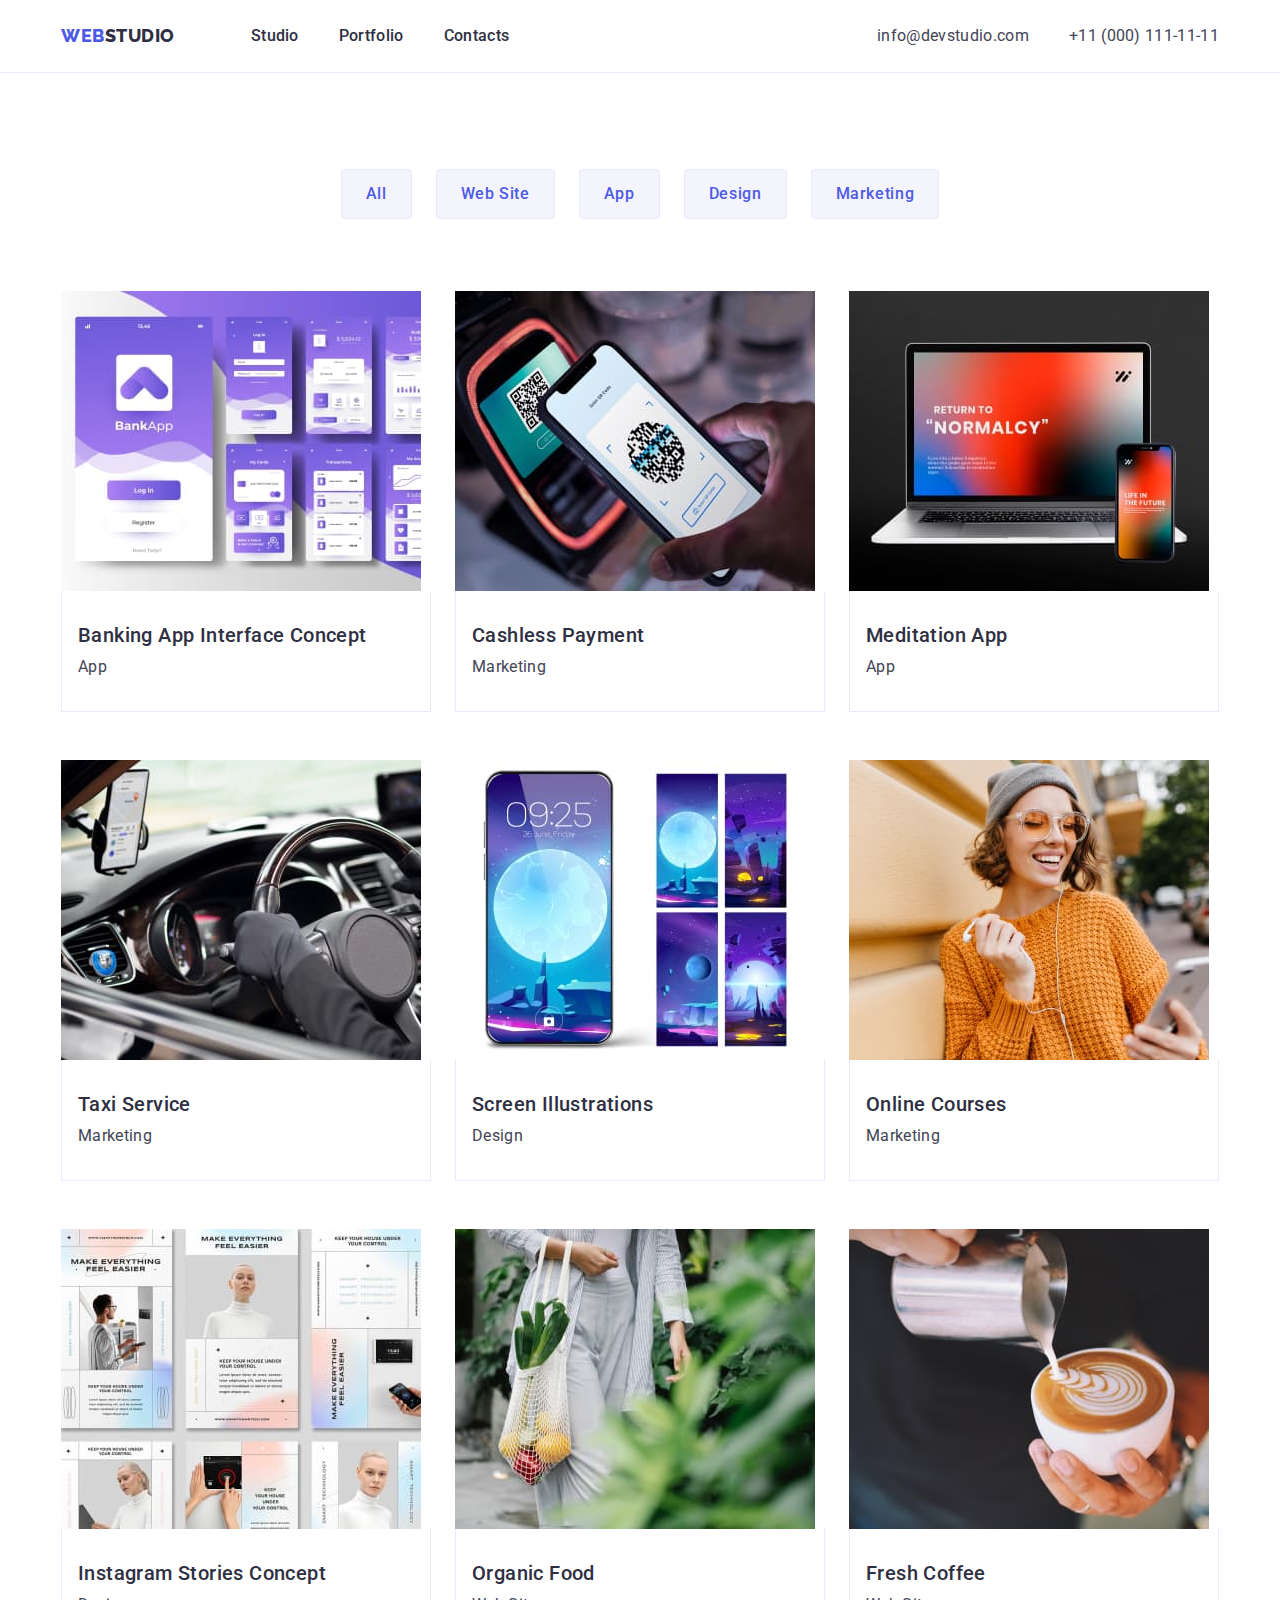
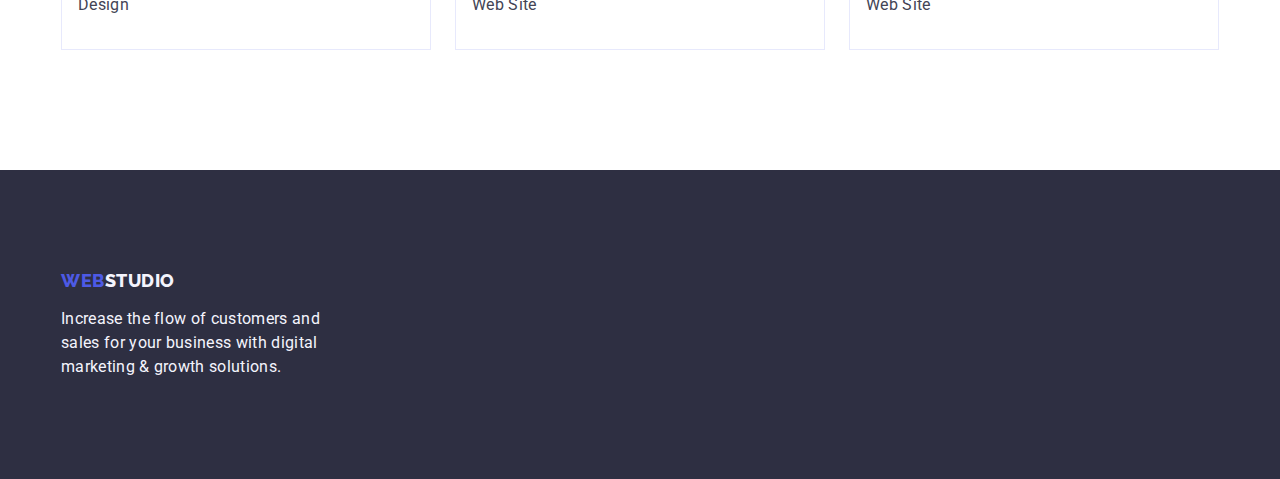
==== portfolio.html @ 4c1c3b74 "Initial commit" ====
<!DOCTYPE html>
<html lang="en">
  <head>
    <meta charset="UTF-8" />
    <meta http-equiv="X-UA-Compatible" content="IE=edge" />
    <meta name="viewport" content="width=device-width, initial-scale=1.0" />
    <link rel="preconnect" href="https://fonts.googleapis.com" />
    <link rel="preconnect" href="https://fonts.gstatic.com" crossorigin />
    <link
      href="https://fonts.googleapis.com/css2?family=Raleway:ital,wght@0,800;1,800&family=Roboto:ital,wght@0,400;0,500;0,700;0,900;1,400;1,500;1,700;1,900&display=swap"
      rel="stylesheet"
    />
    <link
      rel="stylesheet"
      href="https://cdnjs.cloudflare.com/ajax/libs/modern-normalize/1.1.0/modern-normalize.min.css"
      integrity="sha512-wpPYUAdjBVSE4KJnH1VR1HeZfpl1ub8YT/NKx4PuQ5NmX2tKuGu6U/JRp5y+Y8XG2tV+wKQpNHVUX03MfMFn9Q=="
      crossorigin="anonymous"
      referrerpolicy="no-referrer"
    />
    <link rel="stylesheet" href="./css/styles.css" />
    <title>Portfolio</title>
  </head>
  <body>
    <header class="site-header">
      <div class="site-header container">
        <nav class="header-navigation">
          <a class="logo header link" href="./index.html"
            >Web<span class="header-span">Studio</span></a
          >
          <ul class="menu list">
            <li class="menu-item">
              <a class="navigation link" href="./index.html">Studio</a>
            </li>
            <li class="menu-item">
              <a class="navigation link" href="./portfolio.html">Portfolio</a>
            </li>
            <li class="menu-item">
              <a class="navigation link" href="">Contacts</a>
            </li>
          </ul>
        </nav>
        <address class="address">
          <ul class="contacts list">
            <li class="contact-item">
              <a class="contact link" href="mailto:info@devstudio.com">info@devstudio.com</a>
            </li>
            <li class="contact-item">
              <a class="contact link" href="tel:+110001111111">+11 (000) 111-11-11</a>
            </li>
          </ul>
        </address>
      </div>
    </header>
    <main>
      <section class="our-projects section">
        <div class="container">
          <h1 class="visually-hidden">Portfolio</h1>
          <ul class="filters list">
            <li class="filter">
              <button type="button" class="filter-button">All</button>
            </li>
            <li class="filter">
              <button type="button" class="filter-button">Web Site</button>
            </li>
            <li class="filter">
              <button type="button" class="filter-button">App</button>
            </li>
            <li class="filter">
              <button type="button" class="filter-button">Design</button>
            </li>
            <li class="filter">
              <button type="button" class="filter-button">Marketing</button>
            </li>
          </ul>
          <ul class="projects list">
            <li class="project">
              <a class="project-active link" href="">
                <img
                  src="./images/project1.jpg"
                  alt="violet iterface bankig app"
                  class="project-image"
                  width="360"
                />
                <div class="text-container bordered">
                  <h2 class="project-title">Banking App Interface Concept</h2>
                  <p class="project-name">App</p>
                </div>
              </a>
            </li>
            <li class="project">
              <a class="project-active link" href="">
                <img
                  src="./images/project2.jpg"
                  alt="qr code scanner on smartphone"
                  class="project-image"
                  width="360"
                />
                <div class="text-container bordered">
                  <h2 class="project-title">Cashless Payment</h2>
                  <p class="project-name">Marketing</p>
                </div>
              </a>
            </li>
            <li class="project">
              <a class="project-active link" href="">
                <img
                  src="./images/project3.jpg"
                  alt="smartphone and laptop with an inscription on the screen Return to normalcy"
                  class="project-image"
                  width="360"
                />
                <div class="text-container bordered">
                  <h2 class="project-title">Meditation App</h2>
                  <p class="project-name">App</p>
                </div>
              </a>
            </li>
            <li class="project">
              <a class="project-active link" href="">
                <img
                  src="./images/project4.jpg"
                  alt="a man driving a car with a navigator on his smartphone"
                  class="project-image"
                  width="360"
                />
                <div class="text-container bordered">
                  <h2 class="project-title">Taxi Service</h2>
                  <p class="project-name">Marketing</p>
                </div>
              </a>
            </li>
            <li class="project">
              <a class="project-active link" href="">
                <img
                  src="./images/project5.jpg"
                  alt="space theme on your smartphone"
                  class="project-image"
                  width="360"
                />
                <div class="text-container bordered">
                  <h2 class="project-title">Screen Illustrations</h2>
                  <p class="project-name">Design</p>
                </div>
              </a>
            </li>
            <li class="project">
              <a class="project-active link" href="">
                <img
                  src="./images/project6.jpg"
                  alt="a woman wearing headphones listening to something on her smartphone"
                  class="project-image"
                  width="360"
                />
                <div class="text-container bordered">
                  <h2 class="project-title">Online Courses</h2>
                  <p class="project-name">Marketing</p>
                </div>
              </a>
            </li>
            <li class="project">
              <a class="project-active link" href="">
                <img
                  src="./images/project7.jpg"
                  alt="remote machine control"
                  class="project-image"
                  width="360"
                />
                <div class="text-container bordered">
                  <h2 class="project-title">Instagram Stories Concept</h2>
                  <p class="project-name">Design</p>
                </div>
              </a>
            </li>
            <li class="project">
              <a class="project-active link" href="">
                <img
                  src="./images/project8.jpg"
                  alt="woman with fruit in her bag"
                  class="project-image"
                  width="360"
                />
                <div class="text-container bordered">
                  <h2 class="project-title">Organic Food</h2>
                  <p class="project-name">Web Site</p>
                </div>
              </a>
            </li>
            <li class="project">
              <a class="project-active link" href="">
                <img
                  src="./images/project9.jpg"
                  alt="barista makes coffee"
                  class="project-image"
                  width="360"
                />
                <div class="text-container bordered">
                  <h2 class="project-title">Fresh Coffee</h2>
                  <p class="project-name">Web Site</p>
                </div>
              </a>
            </li>
          </ul>
        </div>
      </section>
    </main>
    <footer class="site-footer">
      <div class="container">
        <a class="logo footer link" href="./index.html"
          >Web<span class="footer-span">Studio</span></a
        >
        <p class="footer-text">
          Increase the flow of customers and sales for your business with digital marketing & growth
          solutions.
        </p>
      </div>
    </footer>
  </body>
</html>
---- css/styles.css ----
:root {
  --brand-color: rgba(77, 90, 229, 1);
  --pressed-state: rgba(64, 75, 191, 1);
  --dark: rgba(46, 47, 66, 1);
  --text: rgba(67, 68, 85, 1);
  --subtle-text: rgba(142, 143, 153, 1);
  --accent: rgba(231, 233, 252, 1);
  --light: rgba(244, 244, 253, 1);
  --white-background: rgba(255, 255, 255, 1);
}

body {
  font-family: 'Roboto', sans-serif;
  font-style: normal;
  font-weight: 400;
  font-size: 16px;
  line-height: 1.5;
  letter-spacing: 0.02em;
  color: var(--text);
  background-color: var(--white-background);
  margin: 0;
}

h1,
h2,
h3,
h4,
h5,
h6,
ul,
p {
  margin: 0;
  padding: 0;
}

img {
  display: block;
  max-width: 100%;
}

.container {
  width: 1158px;
  margin: 0 auto;
  padding: 0 15px;
}

.section {
  padding: 120px 0;
}

.text-container {
  padding: 32px 16px;
}

.visually-hidden {
  position: absolute;
  width: 1px;
  height: 1px;
  margin: -1px;
  border: 0;
  padding: 0;

  white-space: nowrap;
  clip-path: inset(100%);
  clip: rect(0 0 0 0);
  overflow: hidden;
}

.list {
  list-style: none;
}

.link {
  text-decoration: none;
}

.site-header {
  border-bottom: solid 1px var(--accent);
  display: flex;
  align-items: center;
  justify-content: space-between;
}

.site-header .container {
  border-bottom: none;
}

.header-navigation {
  display: flex;
  align-items: center;
}

.menu {
  display: flex;
  gap: 40px;
}

.contacts {
  display: flex;
  gap: 40px;
}

.logo {
  font-family: 'Raleway', sans-serif;
  font-style: normal;
  font-weight: 800;
  font-size: 18px;
  line-height: 1.17;
  letter-spacing: 0.03em;
  text-transform: uppercase;
  color: var(--brand-color);
  margin-right: 76px;
}

.header-span {
  color: var(--dark);
}

.navigation {
  font-family: 'Roboto', sans-serif;
  font-style: normal;
  font-weight: 500;
  font-size: 16px;
  line-height: 1.5;
  letter-spacing: 0.02em;
  color: var(--dark);
  display: block;
  padding: 24px 0;
}

.address {
  font-style: normal;
}

.contact {
  font-family: 'Roboto', sans-serif;
  font-style: normal;
  font-weight: 400;
  font-size: 16px;
  line-height: 1.5;
  letter-spacing: 0.02em;
  color: var(--text);
}

.navigation:active {
  color: var(--pressed-state);
  border-bottom: solid 4px var(--pressed-state);
}

.contact:active {
  color: var(--pressed-state);
}

.navigation:hover,
.navigation:focus,
.contact:hover,
.contact:focus {
  color: var(--pressed-state);
}

.order {
  background-color: var(--dark);
  padding: 188px 0;
}

.order-title {
  max-width: 496px;
  font-weight: 700;
  font-size: 56px;
  line-height: 1.07;
  letter-spacing: 0.02em;
  color: var(--white-background);
  margin: 0 auto 48px;
  text-align: center;
}

.order-button {
  min-width: 169px;
  height: 56px;
  background-color: var(--brand-color);
  box-shadow: 0px 4px 4px rgba(0, 0, 0, 0.15);
  border: none;
  border-radius: 4px;
  font-family: 'Roboto', sans-serif;
  font-style: normal;
  font-weight: 500;
  font-size: 16px;
  line-height: 1.5;
  letter-spacing: 0.04em;
  color: var(--white-background);
  cursor: pointer;
  display: block;
  margin: 0 auto;
}

.order-button:hover,
.order-button:focus {
  background-color: var(--pressed-state);
}

.features {
  display: flex;
  gap: 24px;
}

.feature {
  flex-basis: calc((100% - 72px) / 4);
}

.feature-title {
  font-weight: 500;
  font-size: 20px;
  line-height: 1.2;
  letter-spacing: 0.02em;
  color: var(--dark);
  margin-bottom: 8px;
}

.jobs {
  display: flex;
  gap: 24px;
}

.job {
  flex-basis: calc((100% - 48px) / 3);
  border-radius: 0px 0px 4px 4px;
}

.our-job-title {
  font-weight: 700;
  font-size: 36px;
  line-height: 1.11;
  letter-spacing: 0.02em;
  text-transform: capitalize;
  color: var(--dark);
  text-align: center;
  margin-bottom: 72px;
}

.our-team {
  background-color: var(--light);
}

.our-team-title {
  font-weight: 700;
  font-size: 36px;
  line-height: 1.11;
  letter-spacing: 0.02em;
  text-transform: capitalize;
  color: var(--dark);
  text-align: center;
  margin-bottom: 72px;
}

.all-team {
  display: flex;
  gap: 24px;
}

.team-member {
  flex-basis: calc((100% - 72px) / 4);
  background-color: var(--white-background);
  border-radius: 0px 0px 4px 4px;
  text-align: center;
}

.team-member:last-child {
  margin-right: 0;
}

.team-member-vacation {
  font-weight: 500;
  font-size: 20px;
  line-height: 1.2;
  letter-spacing: 0.02em;
  color: var(--dark);
  margin-bottom: 8px;
}

.site-footer {
  background-color: var(--dark);
  color: var(--light);
  padding: 100px 0;
}

.footer-span {
  color: var(--light);
}

.footer {
  display: inline-block;
  margin-bottom: 16px;
}

.footer-text {
  max-width: 264px;
}

/*Style for page Portfolio*/

.our-projects {
  padding-top: 96px;
}

.filters {
  display: flex;
  gap: 24px;
  justify-content: center;
  margin-bottom: 72px;
}

.filter-button {
  background-color: var(--light);
  border: 1px solid var(--accent);
  border-radius: 4px;
  font: inherit;
  font-weight: 500;
  letter-spacing: 0.04em;
  color: var(--brand-color);
  padding: 12px 24px;
}

.filter-button:hover,
.filter-button:focus {
  background-color: var(--pressed-state);
  color: var(--white-background);
  cursor: pointer;
  border: 1px solid transparent;
}

.projects {
  display: flex;
  flex-wrap: wrap;
  row-gap: 48px;
  column-gap: 24px;
  justify-content: center;
}

.project {
  width: calc((100% - 48px) / 3);
}

.bordered {
  border: 1px solid var(--accent);
  border-top: none;
}

.project-title {
  font-weight: 500;
  font-size: 20px;
  line-height: 1.2;
  letter-spacing: 0.02em;
  color: var(--dark);
  text-transform: capitalize;
  margin-bottom: 8px;
}

.project-name {
  font-family: 'Roboto', sans-serif;
  font-style: normal;
  font-weight: 400;
  font-size: 16px;
  line-height: 1.5;
  letter-spacing: 0.02em;
  color: var(--text);
}
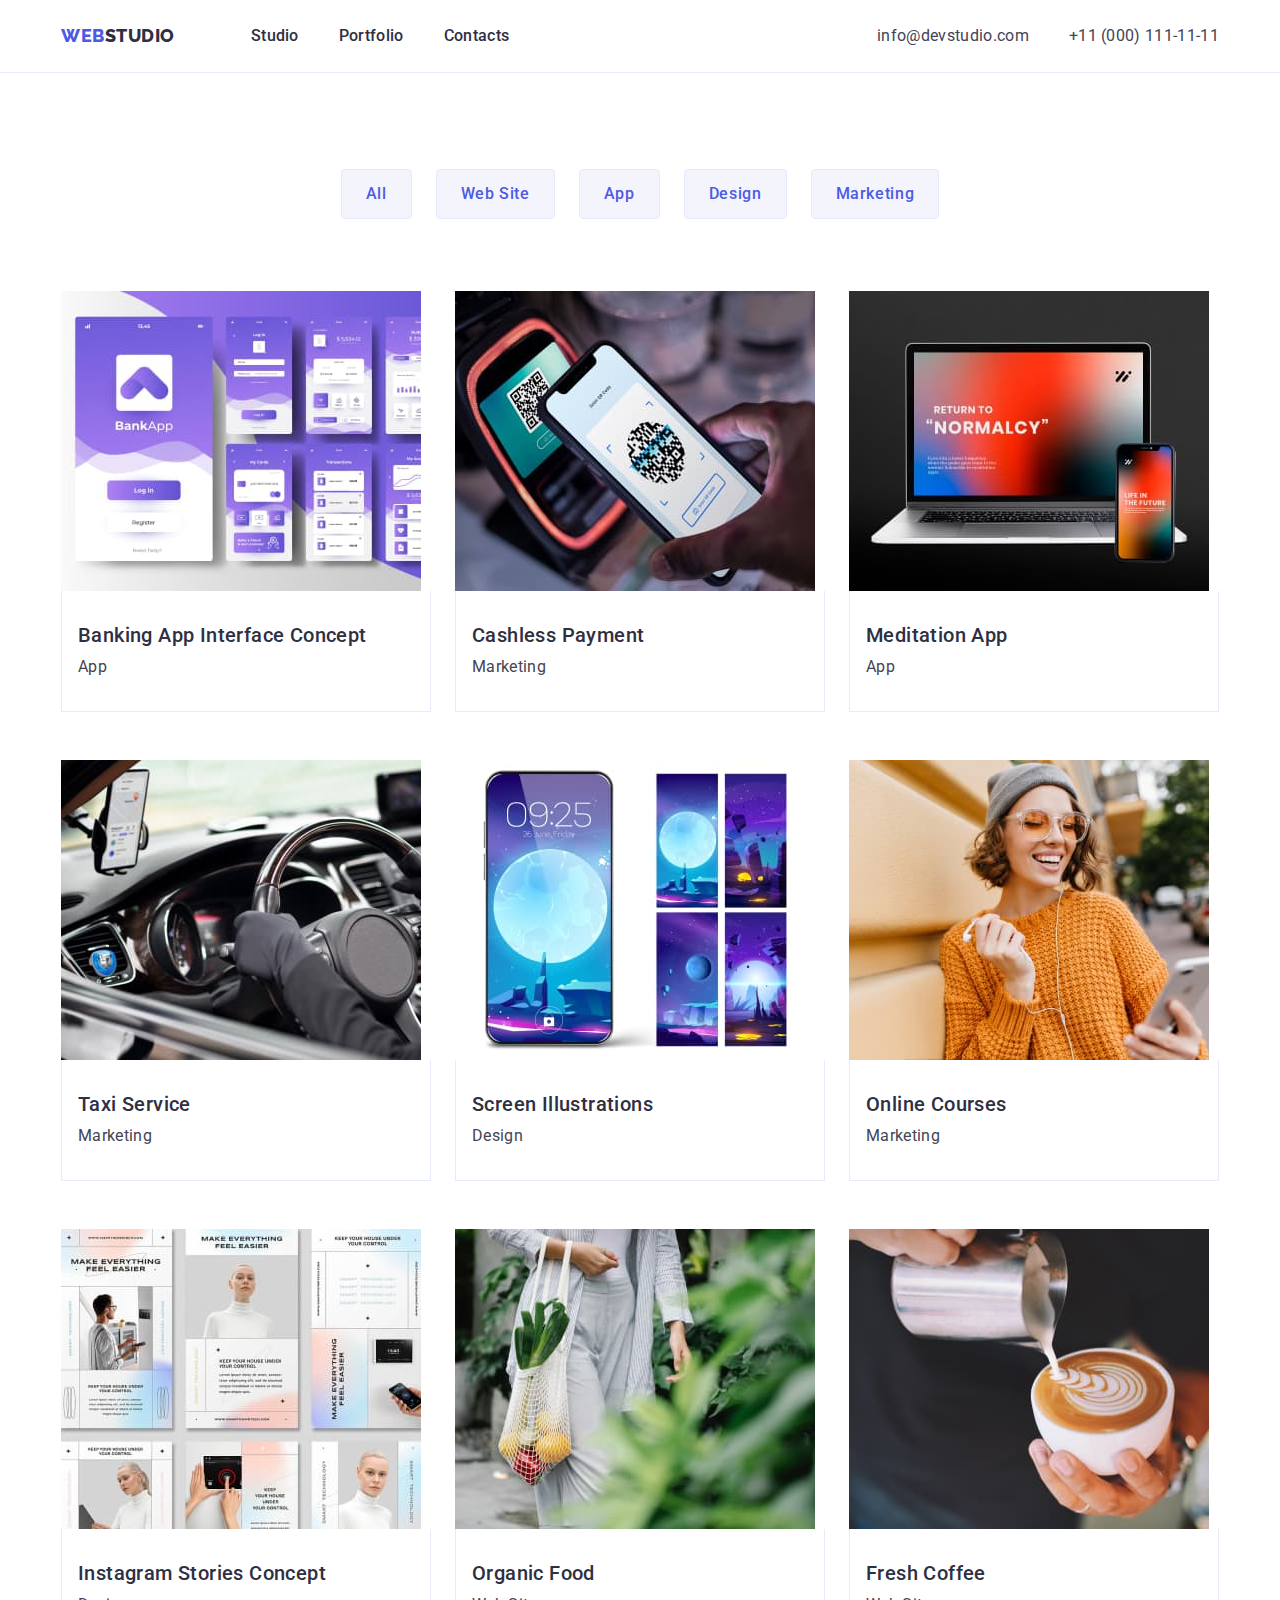
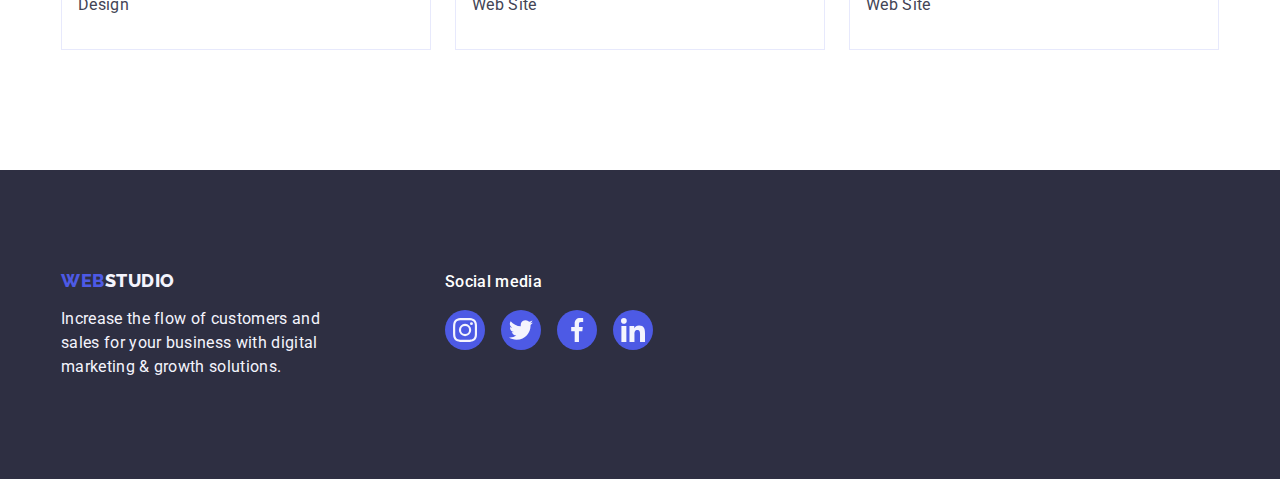
==== commit 0cfec412: "footer at portfolio" ====
--- a/portfolio.html
+++ b/portfolio.html
@@ -204,14 +204,49 @@
       </section>
     </main>
     <footer class="site-footer">
-      <div class="container">
-        <a class="logo footer link" href="./index.html"
-          >Web<span class="footer-span">Studio</span></a
-        >
-        <p class="footer-text">
-          Increase the flow of customers and sales for your business with digital marketing & growth
-          solutions.
-        </p>
+      <div class="container footer-content">
+        <div class="logo-container">
+          <a class="logo footer link" href="./index.html"
+            >Web<span class="footer-span">Studio</span></a
+          >
+          <p class="footer-text">
+            Increase the flow of customers and sales for your business with digital marketing &
+            growth solutions.
+          </p>
+        </div>
+        <div class="social-container">
+          <p class="social-text">Social media</p>
+          <ul class="social-footer list">
+            <li class="social-footer-item">
+              <a href="https://instagram.com" class="social-footer-link link">
+                <svg class="social-footer-icon">
+                  <use href="./images/icons.svg#instagram"></use>
+                </svg>
+              </a>
+            </li>
+            <li class="social-footer-item">
+              <a href="https://twitter.com" class="social-footer-link link">
+                <svg class="social-footer-icon">
+                  <use href="./images/icons.svg#twitter"></use>
+                </svg>
+              </a>
+            </li>
+            <li class="social-footer-item">
+              <a href="https://facebook.com" class="social-footer-link link">
+                <svg class="social-footer-icon">
+                  <use href="./images/icons.svg#facebook"></use>
+                </svg>
+              </a>
+            </li>
+            <li class="social-footer-item">
+              <a href="https://linkedin.com" class="social-footer-link link">
+                <svg class="social-footer-icon">
+                  <use href="./images/icons.svg#linkedin"></use>
+                </svg>
+              </a>
+            </li>
+          </ul>
+        </div>
       </div>
     </footer>
   </body>
--- a/css/styles.css
+++ b/css/styles.css
@@ -7,6 +7,8 @@
   --accent: rgba(231, 233, 252, 1);
   --light: rgba(244, 244, 253, 1);
   --white-background: rgba(255, 255, 255, 1);
+  --hero-background: rgba(46, 47, 66, 0.7);
+  --success: rgba(49, 208, 170, 1);
 }
 
 body {
@@ -78,7 +80,7 @@
   border-bottom: solid 1px var(--accent);
   display: flex;
   align-items: center;
-  justify-content: space-between;
+  /*justify-content: space-between;*/
 }
 
 .site-header .container {
@@ -88,6 +90,7 @@
 .header-navigation {
   display: flex;
   align-items: center;
+  margin-right: auto;
 }
 
 .menu {
@@ -130,6 +133,7 @@
 
 .address {
   font-style: normal;
+  margin-left: auto;
 }
 
 .contact {
@@ -160,6 +164,11 @@
 
 .order {
   background-color: var(--dark);
+  background-image: linear-gradient(to right, var(--hero-background), var(--hero-background)),
+    url('../images/people-office.jpg');
+  background-repeat: no-repeat;
+  background-position: center;
+  background-size: cover;
   padding: 188px 0;
 }
 
@@ -216,6 +225,10 @@
   margin-bottom: 8px;
 }
 
+.our-job {
+  padding-top: 0;
+}
+
 .jobs {
   display: flex;
   gap: 24px;
@@ -264,10 +277,6 @@
   text-align: center;
 }
 
-.team-member:last-child {
-  margin-right: 0;
-}
-
 .team-member-vacation {
   font-weight: 500;
   font-size: 20px;
@@ -281,6 +290,11 @@
   background-color: var(--dark);
   color: var(--light);
   padding: 100px 0;
+}
+
+.footer-content {
+  display: flex;
+  gap: 120px;
 }
 
 .footer-span {
@@ -326,6 +340,8 @@
   color: var(--white-background);
   cursor: pointer;
   border: 1px solid transparent;
+  box-shadow: 0px 3px 1px rgba(0, 0, 0, 0.1), 0px 2px 1px rgba(0, 0, 0, 0.08),
+    0px 2px 2px rgba(0, 0, 0, 0.12);
 }
 
 .projects {
@@ -340,6 +356,12 @@
   width: calc((100% - 48px) / 3);
 }
 
+.project:hover,
+.project:focus {
+  box-shadow: 0px 1px 6px rgba(46, 47, 66, 0.08), 0px 1px 1px rgba(46, 47, 66, 0.16),
+    0px 2px 1px rgba(46, 47, 66, 0.08);
+}
+
 .bordered {
   border: 1px solid var(--accent);
   border-top: none;
@@ -364,3 +386,109 @@
   letter-spacing: 0.02em;
   color: var(--text);
 }
+
+.team-member-social {
+  display: flex;
+  justify-content: center;
+  gap: 24px;
+  margin-top: 8px;
+}
+
+.team-member-social-link {
+  display: inline-flex;
+  background-color: var(--brand-color);
+  padding: 12px;
+  border-radius: 50%;
+  width: 40px;
+  height: 40px;
+}
+
+.team-member-social-link:hover,
+.team-member-social-link:focus {
+  background-color: var(--pressed-state);
+}
+
+.social-link-icon {
+  width: 16px;
+  height: 16px;
+}
+
+/*features icon*/
+.icon-background {
+  height: 112px;
+  background-color: var(--light);
+  padding: 24px 100px;
+}
+
+.feature-icon {
+  width: 64px;
+  height: 64px;
+}
+
+/*customers section*/
+.customers-title {
+  font-weight: 700;
+  font-size: 36px;
+  line-height: 1.11;
+  text-align: center;
+  letter-spacing: 0.02em;
+  text-transform: capitalize;
+  color: var(--text);
+}
+
+.customers-list {
+  display: flex;
+  gap: 24px;
+  margin-top: 72px;
+}
+
+.customers-item {
+  flex-basis: calc((100% - 120px) / 6);
+  border: solid 1px var(--subtle-text);
+  border-radius: 5px;
+  color: var(--subtle-text);
+}
+
+.customers-icon {
+  max-width: 168px;
+  height: 88px;
+  --icon-color: currentColor;
+}
+
+.customers-item:hover,
+.customers-item:focus {
+  border: solid 1px var(--pressed-state);
+  color: var(--pressed-state);
+}
+
+/*Social footer*/
+.social-text {
+  font-weight: 500;
+  font-size: 16px;
+  line-height: 1.5;
+  letter-spacing: 0.02em;
+  color: var(--white-background);
+}
+
+.social-footer {
+  display: flex;
+  gap: 16px;
+  margin-top: 16px;
+}
+
+.social-footer-link {
+  display: inline-flex;
+  background-color: var(--brand-color);
+  border-radius: 50px;
+  padding: 8px;
+}
+
+.social-footer-link:hover,
+.social-footer-link:focus {
+  background-color: var(--success);
+}
+
+.social-footer-icon {
+  width: 24px;
+  height: 24px;
+}
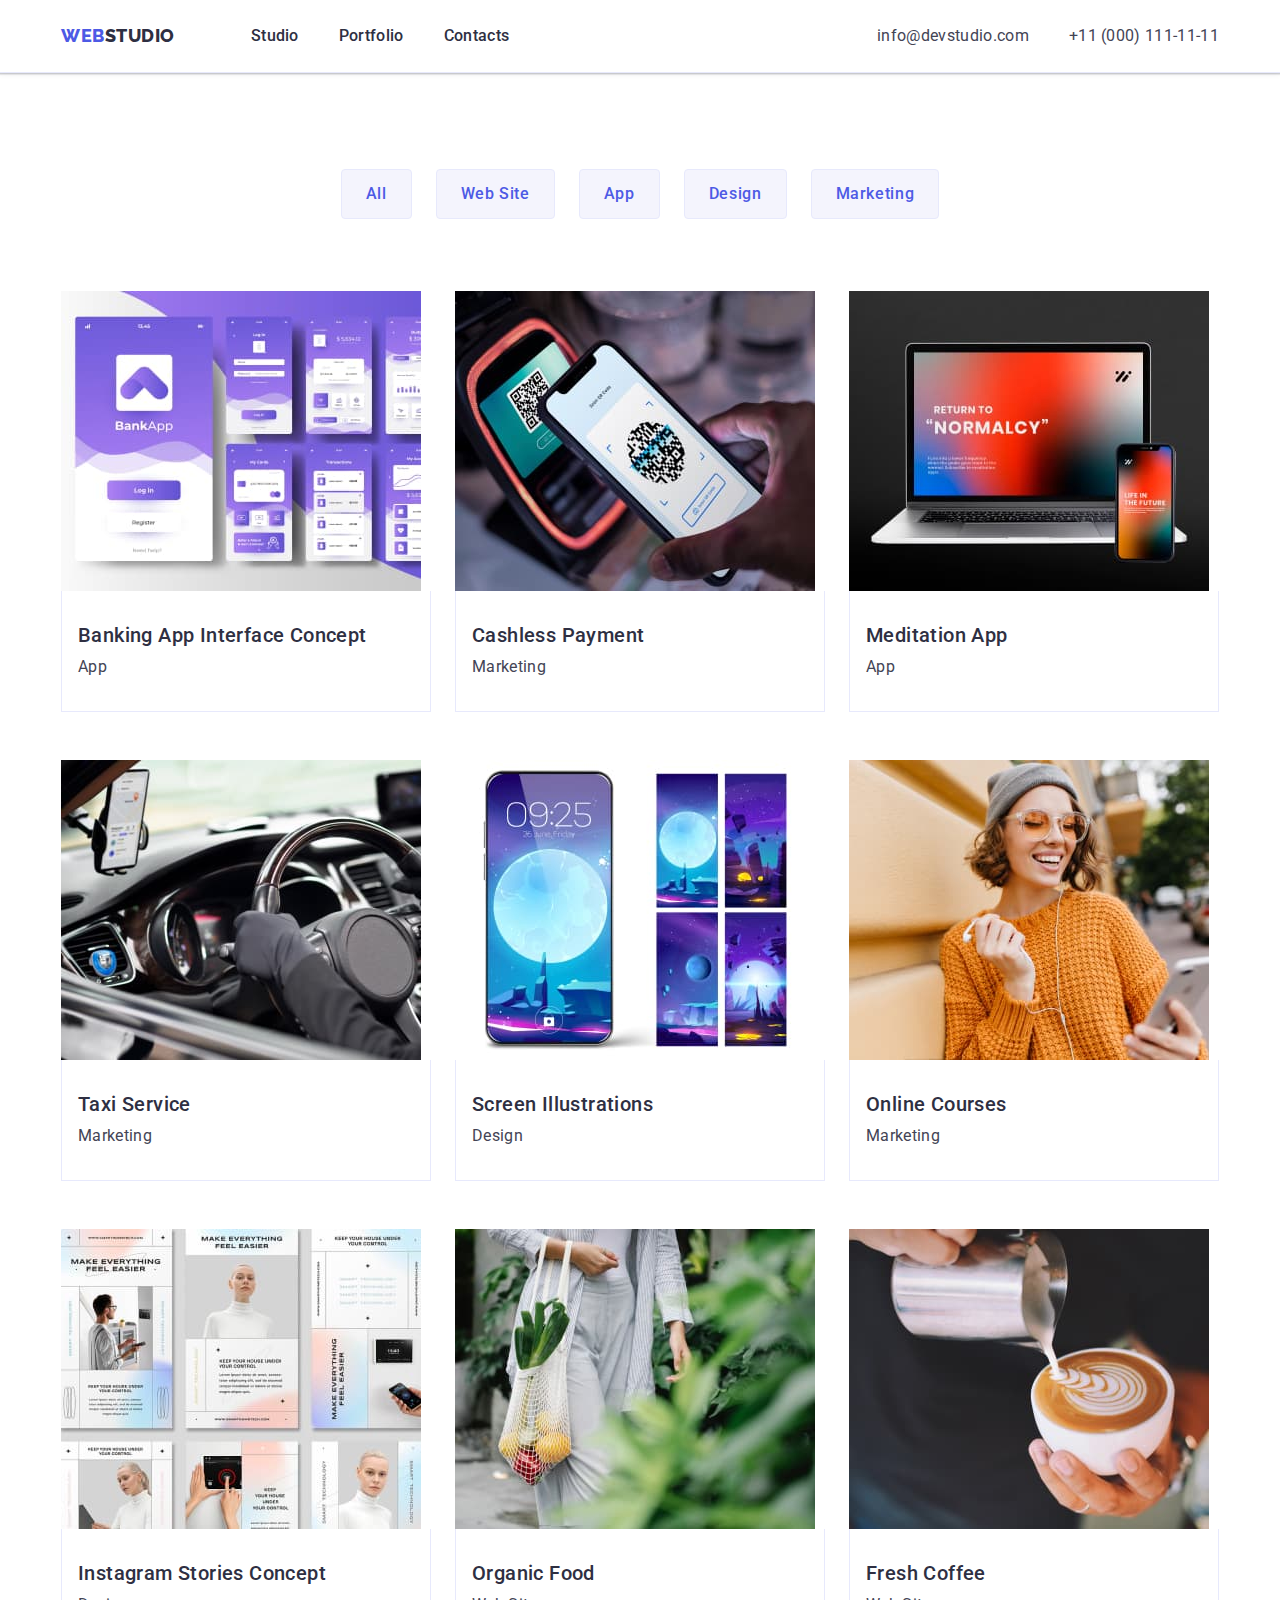
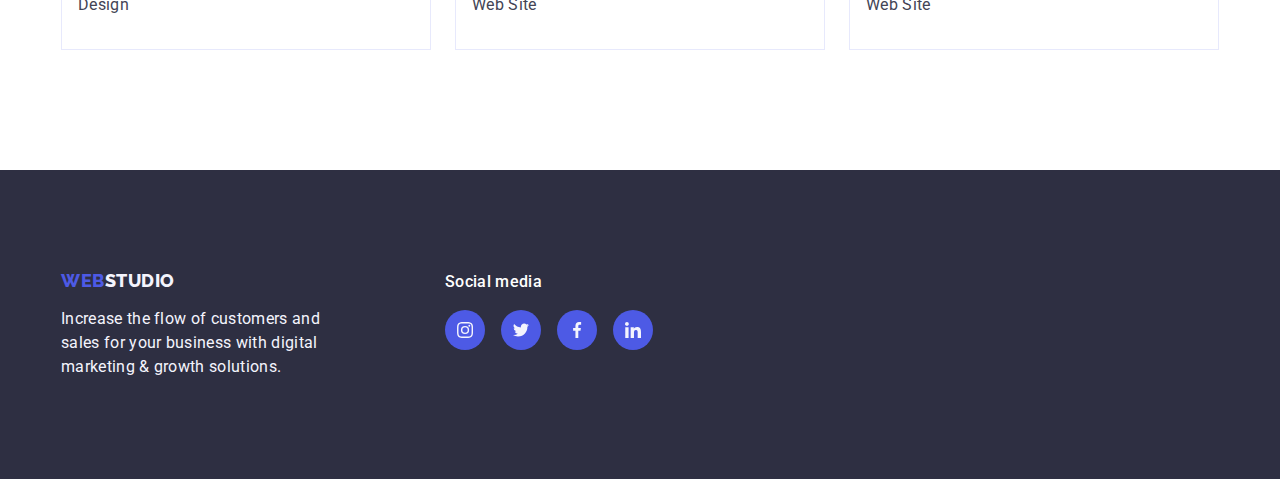
==== commit c7b4cf90: "fix issues v1.1" ====
--- a/portfolio.html
+++ b/portfolio.html
@@ -22,7 +22,7 @@
   </head>
   <body>
     <header class="site-header">
-      <div class="site-header container">
+      <div class="container">
         <nav class="header-navigation">
           <a class="logo header link" href="./index.html"
             >Web<span class="header-span">Studio</span></a
@@ -219,28 +219,28 @@
           <ul class="social-footer list">
             <li class="social-footer-item">
               <a href="https://instagram.com" class="social-footer-link link">
-                <svg class="social-footer-icon">
+                <svg class="social-footer-icon" width="16" height="16">
                   <use href="./images/icons.svg#instagram"></use>
                 </svg>
               </a>
             </li>
             <li class="social-footer-item">
               <a href="https://twitter.com" class="social-footer-link link">
-                <svg class="social-footer-icon">
+                <svg class="social-footer-icon" width="16" height="16">
                   <use href="./images/icons.svg#twitter"></use>
                 </svg>
               </a>
             </li>
             <li class="social-footer-item">
               <a href="https://facebook.com" class="social-footer-link link">
-                <svg class="social-footer-icon">
+                <svg class="social-footer-icon" width="16" height="16">
                   <use href="./images/icons.svg#facebook"></use>
                 </svg>
               </a>
             </li>
             <li class="social-footer-item">
               <a href="https://linkedin.com" class="social-footer-link link">
-                <svg class="social-footer-icon">
+                <svg class="social-footer-icon" width="16" height="16">
                   <use href="./images/icons.svg#linkedin"></use>
                 </svg>
               </a>
--- a/css/styles.css
+++ b/css/styles.css
@@ -48,10 +48,11 @@
 
 .section {
   padding: 120px 0;
+  margin: 0 auto;
 }
 
 .text-container {
-  padding: 32px 16px;
+  padding: 32px 0;
 }
 
 .visually-hidden {
@@ -78,13 +79,14 @@
 
 .site-header {
   border-bottom: solid 1px var(--accent);
+  box-shadow: 0px 2px 1px rgba(46, 47, 66, 0.08), 0px 1px 1px rgba(46, 47, 66, 0.16),
+    0px 1px 6px rgba(46, 47, 66, 0.08);
+  /*justify-content: space-between;*/
+}
+
+.site-header > .container {
   display: flex;
   align-items: center;
-  /*justify-content: space-between;*/
-}
-
-.site-header .container {
-  border-bottom: none;
 }
 
 .header-navigation {
@@ -164,8 +166,9 @@
 
 .order {
   background-color: var(--dark);
-  background-image: linear-gradient(to right, var(--hero-background), var(--hero-background)),
+  background-image: linear-gradient(var(--hero-background), var(--hero-background)),
     url('../images/people-office.jpg');
+  max-width: 1440px;
   background-repeat: no-repeat;
   background-position: center;
   background-size: cover;
@@ -274,6 +277,8 @@
   flex-basis: calc((100% - 72px) / 4);
   background-color: var(--white-background);
   border-radius: 0px 0px 4px 4px;
+  box-shadow: 0px 1px 6px rgba(46, 47, 66, 0.08), 0px 1px 1px rgba(46, 47, 66, 0.16),
+    0px 2px 1px rgba(46, 47, 66, 0.08);
   text-align: center;
 }
 
@@ -294,6 +299,7 @@
 
 .footer-content {
   display: flex;
+  align-items: baseline;
   gap: 120px;
 }
 
@@ -356,8 +362,12 @@
   width: calc((100% - 48px) / 3);
 }
 
-.project:hover,
-.project:focus {
+.project-active {
+  display: block;
+}
+
+.project-active:hover,
+.project-active:focus {
   box-shadow: 0px 1px 6px rgba(46, 47, 66, 0.08), 0px 1px 1px rgba(46, 47, 66, 0.16),
     0px 2px 1px rgba(46, 47, 66, 0.08);
 }
@@ -365,6 +375,7 @@
 .bordered {
   border: 1px solid var(--accent);
   border-top: none;
+  padding-left: 16px;
 }
 
 .project-title {
@@ -395,9 +406,10 @@
 }
 
 .team-member-social-link {
-  display: inline-flex;
+  display: flex;
+  align-items: center;
+  justify-content: center;
   background-color: var(--brand-color);
-  padding: 12px;
   border-radius: 50%;
   width: 40px;
   height: 40px;
@@ -409,55 +421,60 @@
 }
 
 .social-link-icon {
-  width: 16px;
-  height: 16px;
+  fill: var(--light);
 }
 
 /*features icon*/
 .icon-background {
+  display: flex;
+  align-items: center;
+  justify-content: center;
   height: 112px;
   background-color: var(--light);
-  padding: 24px 100px;
-}
-
-.feature-icon {
-  width: 64px;
-  height: 64px;
+  border-radius: 4px;
+  margin-bottom: 8px;
 }
 
 /*customers section*/
 .customers-title {
   font-weight: 700;
   font-size: 36px;
-  line-height: 1.11;
+  line-height: 1.1;
   text-align: center;
   letter-spacing: 0.02em;
   text-transform: capitalize;
-  color: var(--text);
+  color: var(--dark);
+  margin-bottom: 72px;
 }
 
 .customers-list {
   display: flex;
   gap: 24px;
-  margin-top: 72px;
 }
 
 .customers-item {
   flex-basis: calc((100% - 120px) / 6);
+  height: 88px;
+}
+
+.customers-link {
+  display: flex;
+  width: 100%;
+  height: 100%;
   border: solid 1px var(--subtle-text);
   border-radius: 5px;
+  align-items: center;
+  justify-content: center;
   color: var(--subtle-text);
 }
 
 .customers-icon {
-  max-width: 168px;
-  height: 88px;
-  --icon-color: currentColor;
-}
-
-.customers-item:hover,
-.customers-item:focus {
-  border: solid 1px var(--pressed-state);
+  fill: currentColor;
+}
+
+.customers-link:hover,
+.customers-link:focus {
+  border-color: var(--pressed-state);
   color: var(--pressed-state);
 }
 
@@ -468,19 +485,27 @@
   line-height: 1.5;
   letter-spacing: 0.02em;
   color: var(--white-background);
+  margin-bottom: 16px;
 }
 
 .social-footer {
   display: flex;
   gap: 16px;
-  margin-top: 16px;
+}
+
+.social-footer-item {
+  width: 40px;
+  height: 40px;
 }
 
 .social-footer-link {
-  display: inline-flex;
+  display: flex;
+  width: 100%;
+  height: 100%;
   background-color: var(--brand-color);
-  border-radius: 50px;
-  padding: 8px;
+  border-radius: 50%;
+  align-items: center;
+  justify-content: center;
 }
 
 .social-footer-link:hover,
@@ -489,6 +514,5 @@
 }
 
 .social-footer-icon {
-  width: 24px;
-  height: 24px;
-}
+  fill: var(--light);
+}
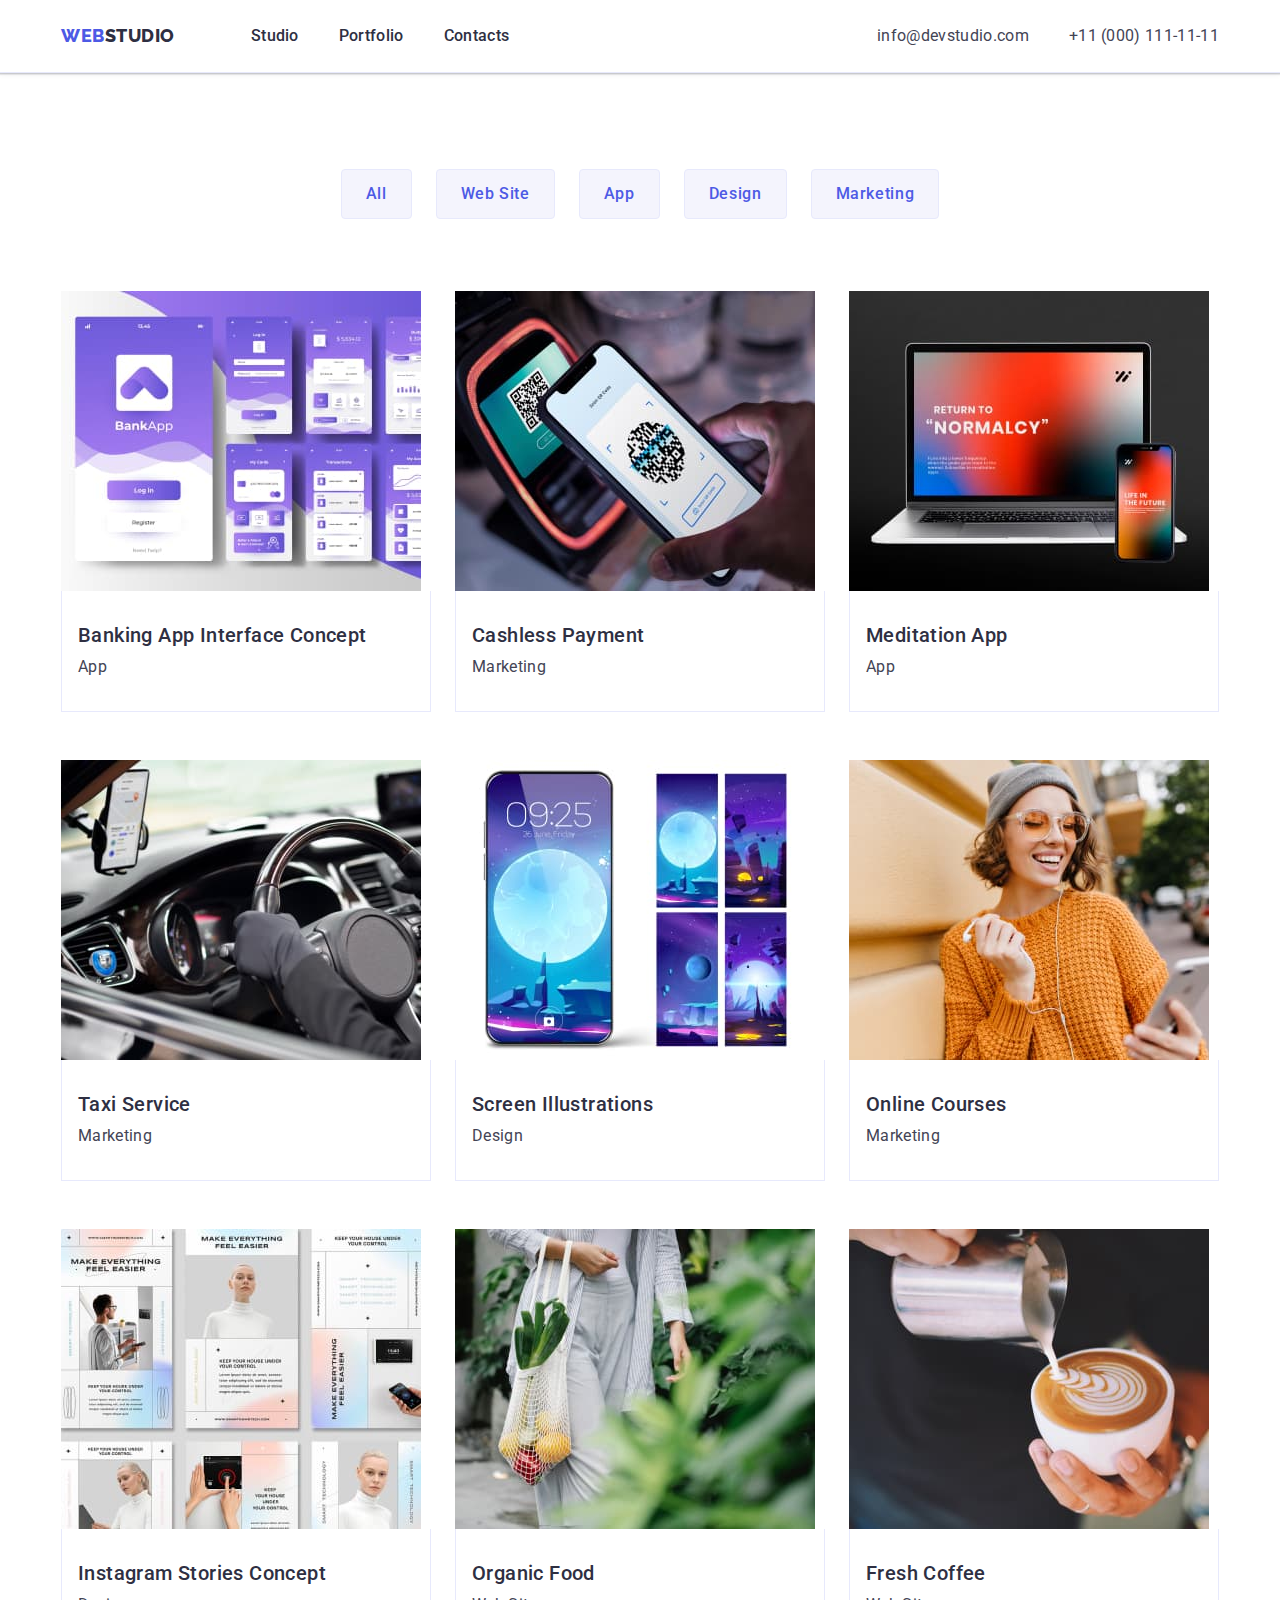
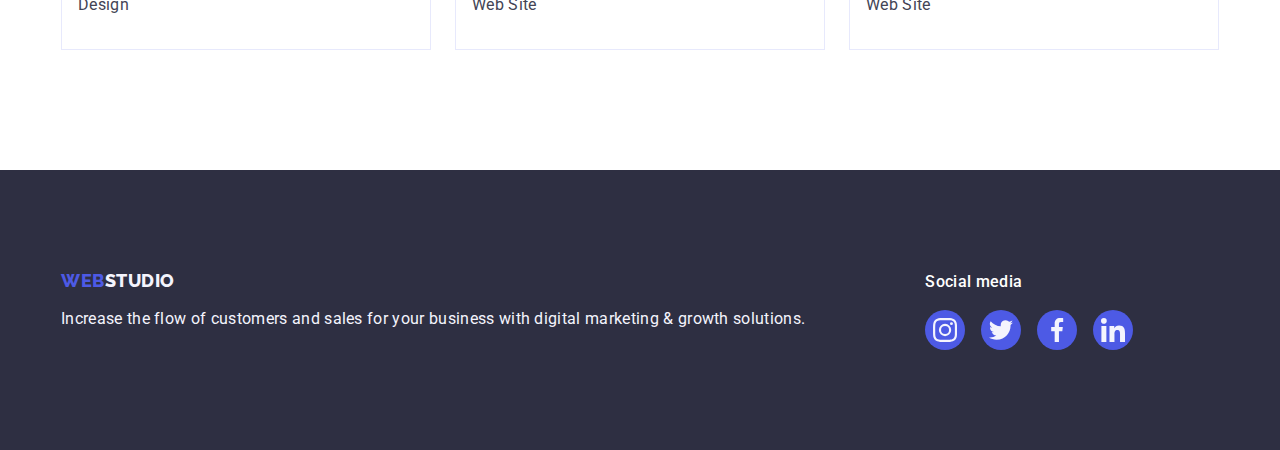
==== commit c4a11b33: "fix footer v1.2" ====
--- a/portfolio.html
+++ b/portfolio.html
@@ -219,28 +219,28 @@
           <ul class="social-footer list">
             <li class="social-footer-item">
               <a href="https://instagram.com" class="social-footer-link link">
-                <svg class="social-footer-icon" width="16" height="16">
+                <svg class="social-footer-icon" width="24" height="24">
                   <use href="./images/icons.svg#instagram"></use>
                 </svg>
               </a>
             </li>
             <li class="social-footer-item">
               <a href="https://twitter.com" class="social-footer-link link">
-                <svg class="social-footer-icon" width="16" height="16">
+                <svg class="social-footer-icon" width="24" height="24">
                   <use href="./images/icons.svg#twitter"></use>
                 </svg>
               </a>
             </li>
             <li class="social-footer-item">
               <a href="https://facebook.com" class="social-footer-link link">
-                <svg class="social-footer-icon" width="16" height="16">
+                <svg class="social-footer-icon" width="24" height="24">
                   <use href="./images/icons.svg#facebook"></use>
                 </svg>
               </a>
             </li>
             <li class="social-footer-item">
               <a href="https://linkedin.com" class="social-footer-link link">
-                <svg class="social-footer-icon" width="16" height="16">
+                <svg class="social-footer-icon" width="24" height="24">
                   <use href="./images/icons.svg#linkedin"></use>
                 </svg>
               </a>
--- a/css/styles.css
+++ b/css/styles.css
@@ -300,7 +300,10 @@
 .footer-content {
   display: flex;
   align-items: baseline;
-  gap: 120px;
+}
+
+.logo-container {
+  margin-right: 120px;
 }
 
 .footer-span {
@@ -310,10 +313,6 @@
 .footer {
   display: inline-block;
   margin-bottom: 16px;
-}
-
-.footer-text {
-  max-width: 264px;
 }
 
 /*Style for page Portfolio*/
@@ -462,7 +461,7 @@
   width: 100%;
   height: 100%;
   border: solid 1px var(--subtle-text);
-  border-radius: 5px;
+  border-radius: 4px;
   align-items: center;
   justify-content: center;
   color: var(--subtle-text);
